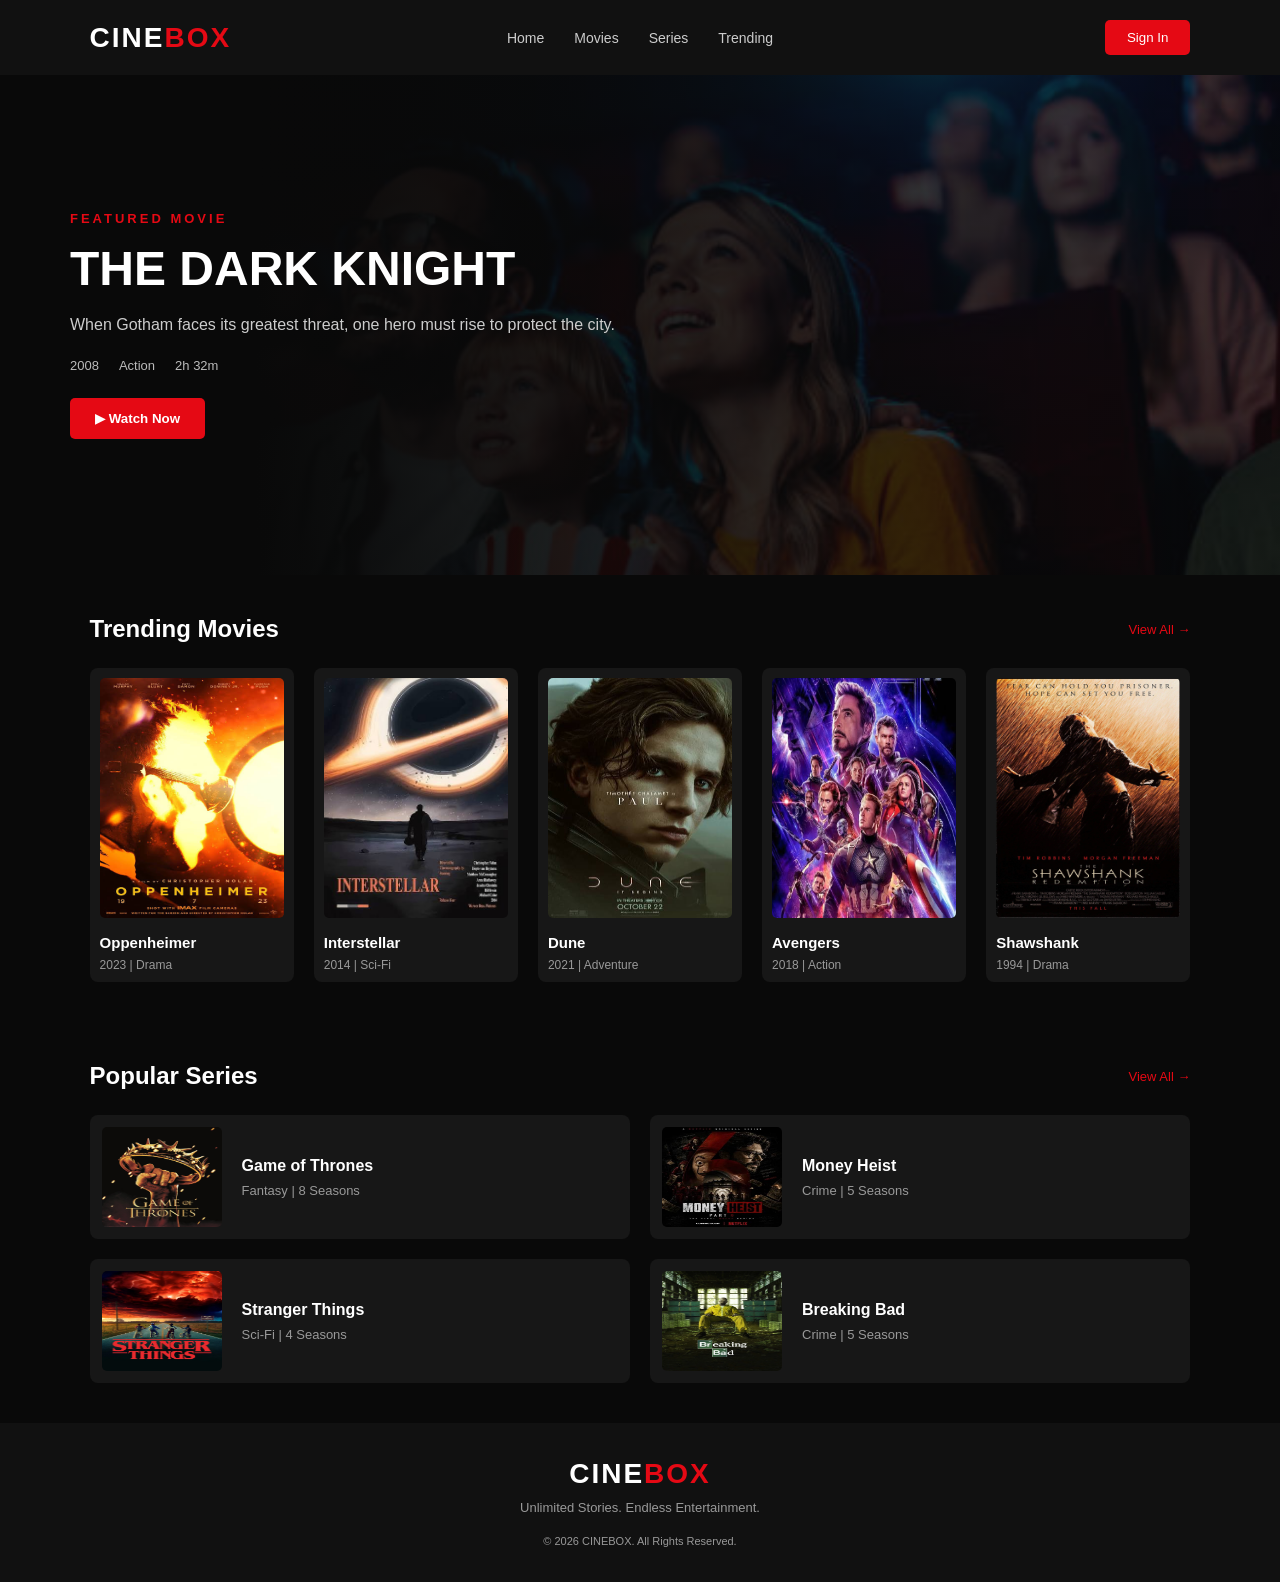
==== CineBox/index.html @ d7be555b "Added my cinebox project" ====
<!DOCTYPE html>
<html lang="en">

<head>
    <meta charset="UTF-8">
    <meta name="viewport" content="width=device-width, initial-scale=1.0">

    <title>CINEBOX - Movie Streaming</title>

    <link rel="stylesheet" href="./style.css">
    <link rel="icon" href="./images/Glossy_CINEBOX_Cinema_Emblem_icon.png">

</head>

<body>

    <!-- Navbar -->

    <header class="navbar">

        <h1>CINE<span>BOX</span></h1>

        <nav>
            <a href="#">Home</a>
            <a href="#">Movies</a>
            <a href="#">Series</a>
            <a href="#">Trending</a>
        </nav>

        <button class="login-btn">Sign In</button>

    </header>


    <!-- Hero Section -->

    <section class="hero">

        <div class="hero-content">

            <p class="featured">FEATURED MOVIE</p>

            <h2>THE DARK KNIGHT</h2>

            <p class="hero-description">
                When Gotham faces its greatest threat,
                one hero must rise to protect the city.
            </p>

            <div class="movie-info">
                <span>2008</span>
                <span>Action</span>
                <span>2h 32m</span>
            </div>

            <button class="watch-btn">▶ Watch Now</button>

        </div>

    </section>



    <section class="movie-section">

        <div class="section-heading">
            <h2>Trending Movies</h2>
            <a href="#">View All →</a>
        </div>

        <div class="movie-grid">

            <div class="movie-card">
                <img src="./images/Oppenheimer.jpg" alt="Oppenheimer">
                <h3>Oppenheimer</h3>
                <p>2023 | Drama</p>
            </div>

            <div class="movie-card">
                <img src="./images/Interstellar.jpg" alt="Interstellar">
                <h3>Interstellar</h3>
                <p>2014 | Sci-Fi</p>
            </div>

            <div class="movie-card">
                <img src="./images/Dune.jpg" alt="Dune">
                <h3>Dune</h3>
                <p>2021 | Adventure</p>
            </div>

            <div class="movie-card">
                <img src="./images/Avengers.jpg" alt="Avengers">
                <h3>Avengers</h3>
                <p>2018 | Action</p>
            </div>

            <div class="movie-card">
                <img src="./images/Shawshank.jpg" alt="The Shawshank Redemption">
                <h3>Shawshank</h3>
                <p>1994 | Drama</p>
            </div>

        </div>

    </section>


    <section class="movie-section">

        <div class="section-heading">
            <h2>Popular Series</h2>
            <a href="#">View All →</a>
        </div>

        <div class="series-grid">

            <div class="series-card">
                <img src="./images/Game_of_Thrones.jpg" alt="Game of Thrones">
                <div>
                    <h3>Game of Thrones</h3>
                    <p>Fantasy | 8 Seasons</p>
                </div>
            </div>

            <div class="series-card">
                <img src="./images/Money_Heist.jpg" alt="Money Heist">
                <div>
                    <h3>Money Heist</h3>
                    <p>Crime | 5 Seasons</p>
                </div>
            </div>

            <div class="series-card">
                <img src="./images/Stranger_Things.webp" alt="Stranger Things">
                <div>
                    <h3>Stranger Things</h3>
                    <p>Sci-Fi | 4 Seasons</p>
                </div>
            </div>

            <div class="series-card">
                <img src="./images/Breaking_Bad" alt="Breaking Bad">
                <div>
                    <h3>Breaking Bad</h3>
                    <p>Crime | 5 Seasons</p>
                </div>
            </div>

        </div>

    </section>




    <footer>

        <h2>CINE<span>BOX</span></h2>

        <p>Unlimited Stories. Endless Entertainment.</p>

        <p class="copyright">
            © 2026 CINEBOX. All Rights Reserved.
        </p>

    </footer>

</body>

</html>
---- CineBox/style.css ----
* {
    margin: 0;
    padding: 0;
    box-sizing: border-box;
}

body {
    background-color: #090909;
    color: #ffffff;
    font-family: Arial, sans-serif;
}


.navbar {
    display: grid;
    grid-template-columns: 1fr 2fr 1fr;
    align-items: center;
    padding: 20px 7%;
    background-color: #111111;
}

.navbar h1,
footer h2 {
    color: #ffffff;
    font-size: 28px;
    letter-spacing: 2px;
}

.navbar h1 span,
footer h2 span {
    color: #e50914;
}

nav {
    display: flex;
  
    justify-content: center;
    gap: 30px;
}

nav a {
    color: #cccccc;
    text-decoration: none;
    font-size: 14px;
    transition: 0.3s;
}

nav a:hover {
    color: #e50914;
}

.login-btn {
    justify-self: end;
    padding: 10px 22px;
    background-color: #e50914;
    color: white;
    border: none;
    border-radius: 5px;
    cursor: pointer;
}



.hero {
   
    display: grid;
    align-items: center;
    padding: 70px;
    height: 500px;

    background:
        linear-gradient(90deg, #090909 20%, rgba(9,9,9,0.7)),
        url(./images/background_image.jpg);
        background-repeat: no-repeat;
        background-size: cover;
        background-position: top;
}

.hero-content {
    max-width: 550px;
}

.featured {
    color: #e50914;
    font-size: 13px;
    font-weight: bold;
    letter-spacing: 3px;
    margin-bottom: 15px;
}

.hero h2 {
    font-size: 48px;
    margin-bottom: 15px;
}

.hero-description {
    color: #cccccc;
    line-height: 1.7;
    margin-bottom: 20px;
}

.movie-info {
    display: grid;
    grid-template-columns: repeat(3, max-content);
    gap: 20px;
    color: #bbbbbb;
    font-size: 13px;
    margin-bottom: 25px;
}

.watch-btn {
    background-color: #e50914;
    color: white;
    border: none;
    padding: 13px 25px;
    border-radius: 5px;
    font-weight: bold;
    cursor: pointer;
}



.movie-section {
    padding: 40px 7%;
}

.section-heading {
    display: grid;
    grid-template-columns: 1fr auto;
    align-items: center;
    margin-bottom: 25px;
}

.section-heading h2 {
    font-size: 24px;
}

.section-heading a {
    color: #e50914;
    text-decoration: none;
    font-size: 13px;
}



.movie-grid {
    display: grid;
    grid-template-columns: repeat(5, 1fr);
    gap: 20px;
}

.movie-card {
    background-color: #171717;
    padding: 10px;
    border-radius: 8px;
  
}


.movie-card img {
    width: 100%;
    height: 240px;
 
    border-radius: 5px;
}

.movie-card h3 {
    font-size: 15px;
    margin-top: 12px;
}

.movie-card p {
    color: #999999;
    font-size: 12px;
    margin-top: 7px;
}



.series-grid {
    display: grid;
    grid-template-columns: repeat(2, 1fr);
    gap: 20px;
}

.series-card {
    display: flex;
    align-items: center;
    gap: 20px;
    background-color: #171717;
    padding: 12px;
    border-radius: 8px;
}

.series-card img {
    width: 120px;
    height: 100px;
  
    border-radius: 5px;
}

.series-card h3 {
    font-size: 16px;
    margin-bottom: 8px;
}

.series-card p {
    color: #999999;
    font-size: 13px;
}



footer {
    text-align: center;
    padding: 35px 15px;
    background-color: #111111;
}

footer p {
    color: #999999;
    font-size: 13px;
    margin-top: 10px;
}

footer .copyright {
    font-size: 11px;
    margin-top: 20px;
}
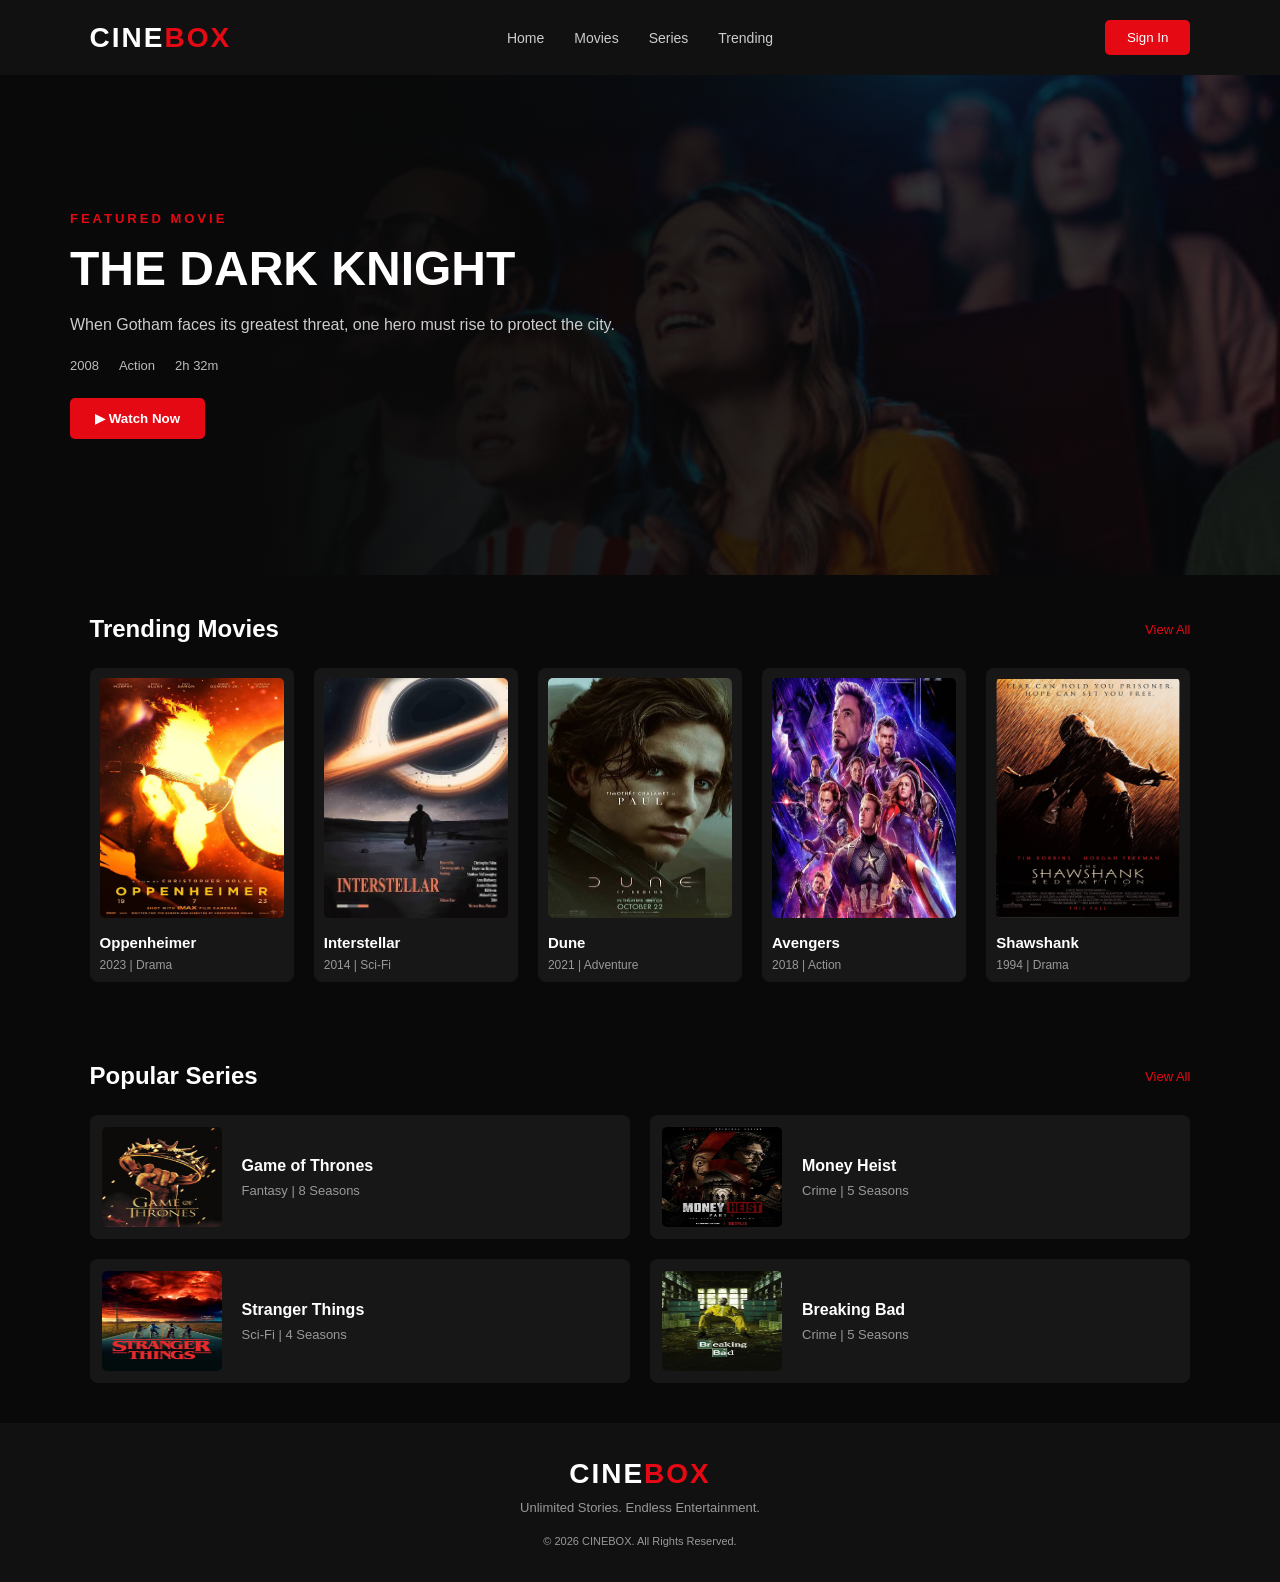
==== commit bfd3735a: "modify that project" ====
--- a/CineBox/index.html
+++ b/CineBox/index.html
@@ -15,7 +15,6 @@
 
 <body>
 
-    <!-- Navbar -->
 
     <header class="navbar">
 
@@ -32,8 +31,6 @@
 
     </header>
 
-
-    <!-- Hero Section -->
 
     <section class="hero">
 
@@ -66,7 +63,7 @@
 
         <div class="section-heading">
             <h2>Trending Movies</h2>
-            <a href="#">View All →</a>
+            <a href="#">View All</a>
         </div>
 
         <div class="movie-grid">
@@ -110,7 +107,7 @@
 
         <div class="section-heading">
             <h2>Popular Series</h2>
-            <a href="#">View All →</a>
+            <a href="#">View All</a>
         </div>
 
         <div class="series-grid">
@@ -161,7 +158,7 @@
         <p>Unlimited Stories. Endless Entertainment.</p>
 
         <p class="copyright">
-            © 2026 CINEBOX. All Rights Reserved.
+            &copy; 2026 CINEBOX. All Rights Reserved.
         </p>
 
     </footer>
